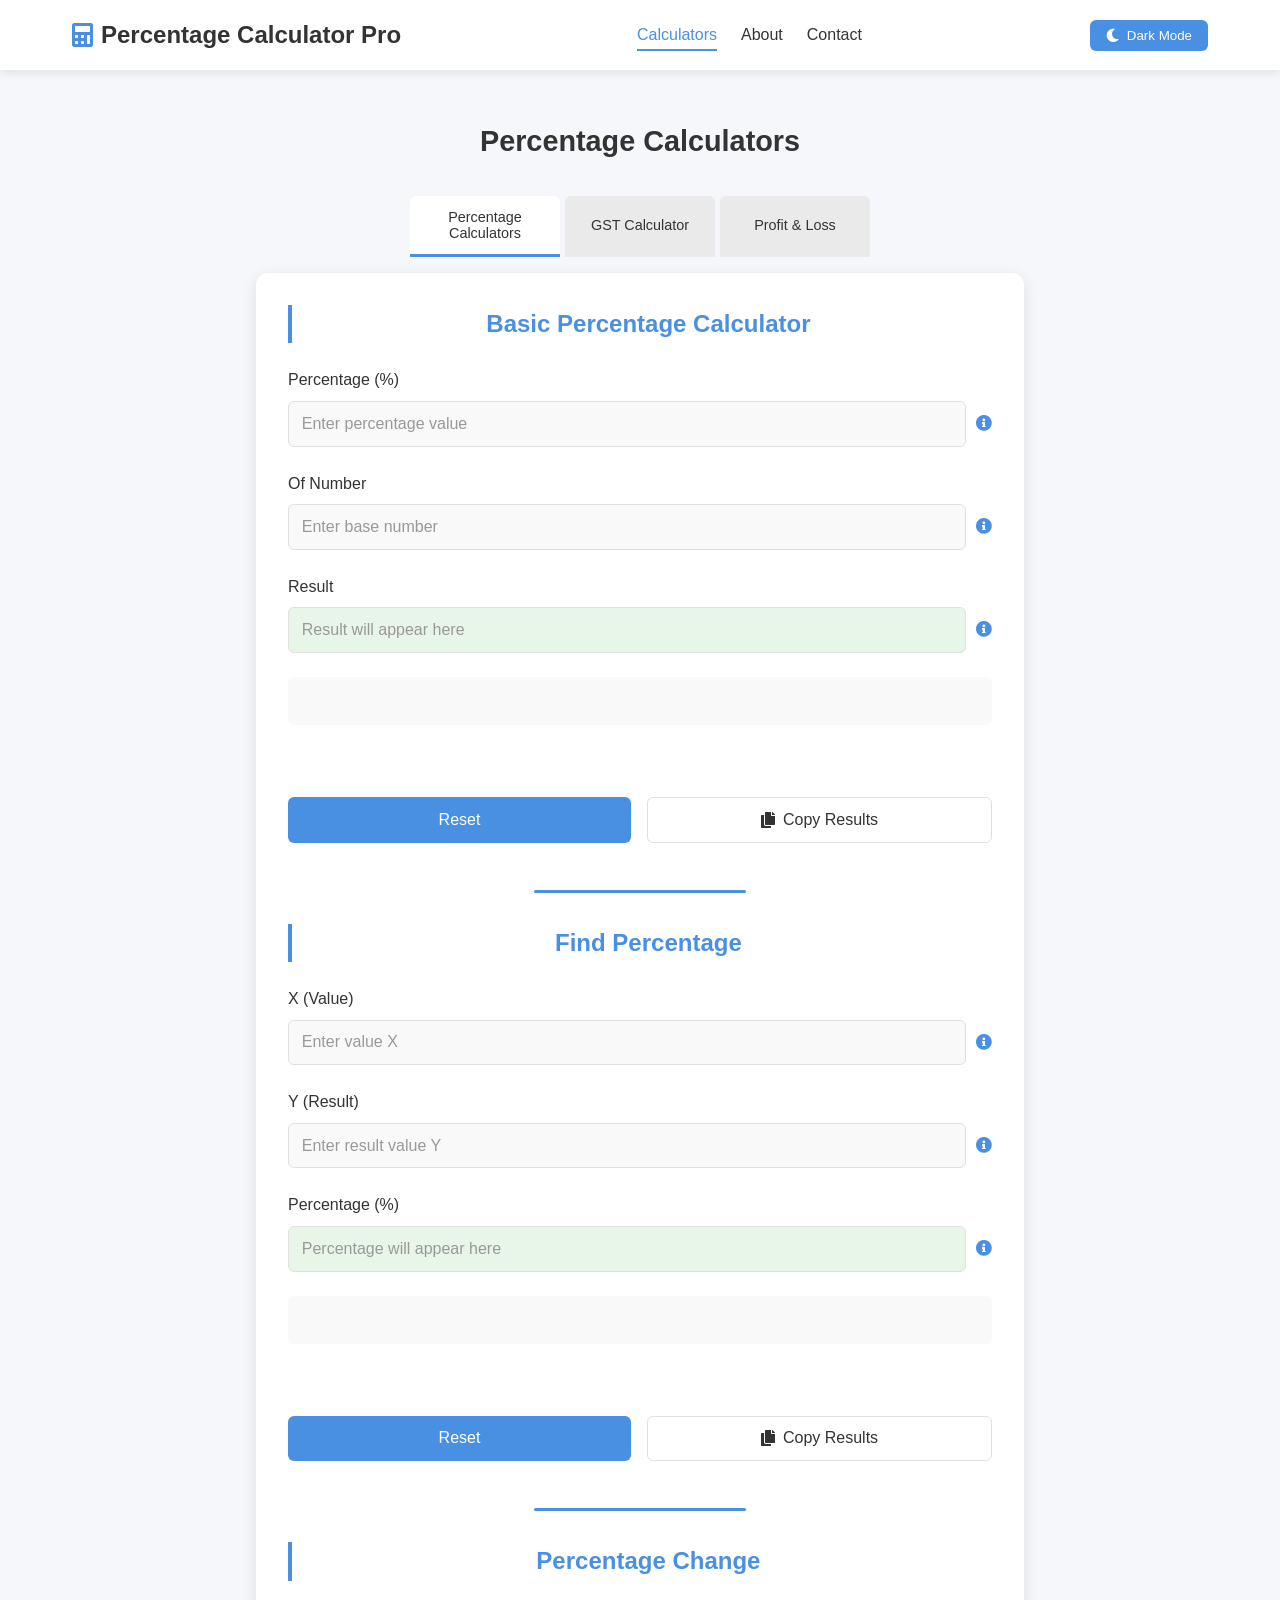
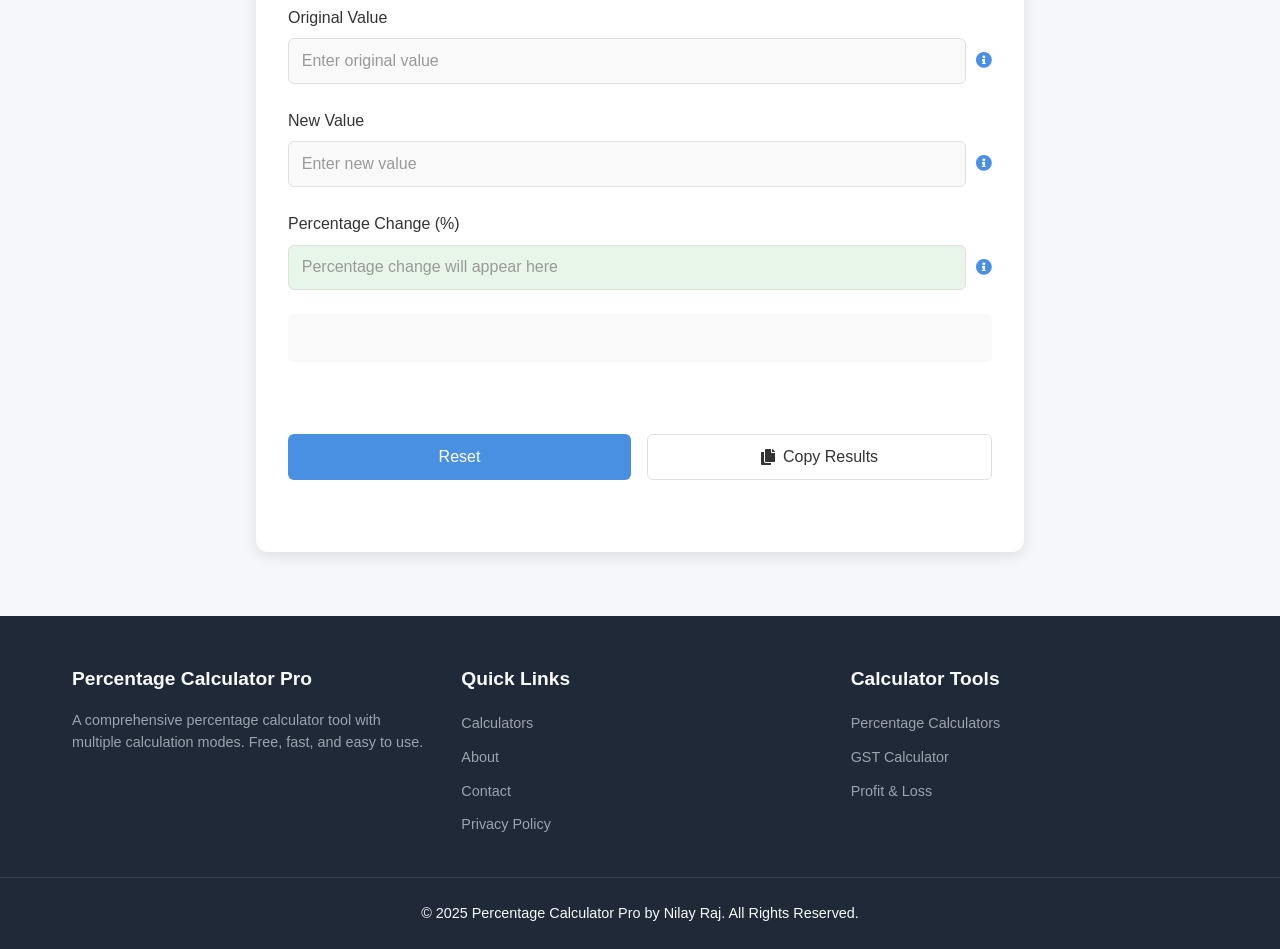
==== index.html @ c62aca21 "Add files via upload" ====
<!DOCTYPE html>
<html lang="en">
<head>
    <meta charset="UTF-8">
    <meta name="viewport" content="width=device-width, initial-scale=1.0">
    <title>Percentage Calculator Pro</title>
    <meta name="description" content="A comprehensive percentage and tax calculator with multiple calculation modes, GST calculator, and more.">
    <link rel="stylesheet" href="styles.css">
    <link rel="stylesheet" href="https://cdnjs.cloudflare.com/ajax/libs/font-awesome/5.15.4/css/all.min.css">
</head>
<body class="light-mode">
    <!-- Header -->
    <header class="site-header">
        <div class="header-content">
            <div class="logo">
                <h1><i class="fas fa-calculator"></i> Percentage Calculator Pro</h1>
            </div>
            <nav class="main-nav">
                <ul>
                    <li><a href="index.html" class="active">Calculators</a></li>
                    <li><a href="about.html">About</a></li>
                    <li><a href="contact.html">Contact</a></li>
                </ul>
            </nav>
            <div class="theme-toggle">
                <button id="theme-toggle-btn">
                    <i class="fas fa-moon"></i>
                    <span>Dark Mode</span>
                </button>
            </div>
        </div>
    </header>
    
    <div class="container">
        <h2 class="page-title">Percentage Calculators</h2>
        
        <div class="calculator-tabs">
            <button class="tab-btn active" data-tab="percentage-calculators">Percentage Calculators</button>
            <button class="tab-btn" data-tab="gst-calculator">GST Calculator</button>
            <button class="tab-btn" data-tab="profit-loss-calculator">Profit & Loss</button>
        </div>
        
        <!-- Combined Percentage Calculators Section -->
        <div class="calculator-card tab-content active" id="percentage-calculators-tab">
            <!-- Basic Percentage Calculator Section -->
            <div id="basic-section" class="calculator-section">
                <h3>Basic Percentage Calculator</h3>
                <div class="input-group">
                    <label for="percentage">Percentage (%)</label>
                    <div class="input-with-tooltip">
                        <input type="text" id="percentage" placeholder="Enter percentage value">
                        <div class="tooltip">
                            <i class="fas fa-info-circle"></i>
                            <span class="tooltip-text">Enter the percentage value (e.g., 25 for 25%)</span>
                        </div>
                    </div>
                </div>
                
                <div class="input-group">
                    <label for="baseNumber">Of Number</label>
                    <div class="input-with-tooltip">
                        <input type="text" id="baseNumber" placeholder="Enter base number">
                        <div class="tooltip">
                            <i class="fas fa-info-circle"></i>
                            <span class="tooltip-text">Enter the number you want to find the percentage of</span>
                        </div>
                    </div>
                </div>
                
                <div class="input-group">
                    <label for="result">Result</label>
                    <div class="input-with-tooltip">
                        <input type="text" id="result" placeholder="Result will appear here" class="result-field">
                        <div class="tooltip">
                            <i class="fas fa-info-circle"></i>
                            <span class="tooltip-text">The calculated result based on other inputs</span>
                        </div>
                    </div>
                </div>
                
                <div class="summary" id="calculation-summary">
                    <!-- Summary will appear here -->
                </div>
                
                <div class="error-message" id="error-message"></div>
                
                <div class="button-group">
                    <button id="reset-btn" class="reset-btn">Reset</button>
                    <button id="copy-btn" class="copy-btn"><i class="fas fa-copy"></i> Copy Results</button>
                </div>
            </div>
            
            <div class="section-divider"></div>
            
            <!-- Find Percentage Section -->
            <div id="find-percentage-section" class="calculator-section">
                <h3>Find Percentage</h3>
                <div class="input-group">
                    <label for="find-percentage-x">X (Value)</label>
                    <div class="input-with-tooltip">
                        <input type="text" id="find-percentage-x" placeholder="Enter value X">
                        <div class="tooltip">
                            <i class="fas fa-info-circle"></i>
                            <span class="tooltip-text">Enter the value you want to find the percentage of</span>
                        </div>
                    </div>
                </div>
                
                <div class="input-group">
                    <label for="find-percentage-y">Y (Result)</label>
                    <div class="input-with-tooltip">
                        <input type="text" id="find-percentage-y" placeholder="Enter result value Y">
                        <div class="tooltip">
                            <i class="fas fa-info-circle"></i>
                            <span class="tooltip-text">Enter the resulting value after applying the percentage</span>
                        </div>
                    </div>
                </div>
                
                <div class="input-group">
                    <label for="find-percentage-result">Percentage (%)</label>
                    <div class="input-with-tooltip">
                        <input type="text" id="find-percentage-result" placeholder="Percentage will appear here" class="result-field">
                        <div class="tooltip">
                            <i class="fas fa-info-circle"></i>
                            <span class="tooltip-text">The calculated percentage</span>
                        </div>
                    </div>
                </div>
                
                <div class="summary" id="find-percentage-summary">
                    <!-- Summary will appear here -->
                </div>
                
                <div class="error-message" id="find-percentage-error"></div>
                
                <div class="button-group">
                    <button id="find-percentage-reset-btn" class="reset-btn">Reset</button>
                    <button id="find-percentage-copy-btn" class="copy-btn"><i class="fas fa-copy"></i> Copy Results</button>
                </div>
            </div>
            
            <div class="section-divider"></div>
            
            <!-- Percentage Change Section -->
            <div id="percentage-change-section" class="calculator-section">
                <h3>Percentage Change</h3>
                <div class="input-group">
                    <label for="percentage-change-old">Original Value</label>
                    <div class="input-with-tooltip">
                        <input type="text" id="percentage-change-old" placeholder="Enter original value">
                        <div class="tooltip">
                            <i class="fas fa-info-circle"></i>
                            <span class="tooltip-text">Enter the original value before the change</span>
                        </div>
                    </div>
                </div>
                
                <div class="input-group">
                    <label for="percentage-change-new">New Value</label>
                    <div class="input-with-tooltip">
                        <input type="text" id="percentage-change-new" placeholder="Enter new value">
                        <div class="tooltip">
                            <i class="fas fa-info-circle"></i>
                            <span class="tooltip-text">Enter the new value after the change</span>
                        </div>
                    </div>
                </div>
                
                <div class="input-group">
                    <label for="percentage-change-result">Percentage Change (%)</label>
                    <div class="input-with-tooltip">
                        <input type="text" id="percentage-change-result" placeholder="Percentage change will appear here" class="result-field">
                        <div class="tooltip">
                            <i class="fas fa-info-circle"></i>
                            <span class="tooltip-text">The calculated percentage change</span>
                        </div>
                    </div>
                </div>
                
                <div class="summary" id="percentage-change-summary">
                    <!-- Summary will appear here -->
                </div>
                
                <div class="error-message" id="percentage-change-error"></div>
                
                <div class="button-group">
                    <button id="percentage-change-reset-btn" class="reset-btn">Reset</button>
                    <button id="percentage-change-copy-btn" class="copy-btn"><i class="fas fa-copy"></i> Copy Results</button>
                </div>
            </div>
        </div>
        
        <!-- Profit and Loss Calculator Section -->
        <div class="calculator-card tab-content" id="profit-loss-calculator-tab">
            <h2>Profit and Loss Calculator</h2>
            
            <div class="input-group">
                <label for="cost-price">Cost Price (₹)</label>
                <div class="input-with-tooltip">
                    <input type="text" id="cost-price" placeholder="Enter cost price">
                    <div class="tooltip">
                        <i class="fas fa-info-circle"></i>
                        <span class="tooltip-text">Enter the price at which you purchased the item</span>
                    </div>
                </div>
            </div>
            
            <div class="input-group">
                <label for="selling-price">Selling Price (₹)</label>
                <div class="input-with-tooltip">
                    <input type="text" id="selling-price" placeholder="Enter selling price">
                    <div class="tooltip">
                        <i class="fas fa-info-circle"></i>
                        <span class="tooltip-text">Enter the price at which you sold the item</span>
                    </div>
                </div>
            </div>
            
            <div class="input-group">
                <label for="quantity">Quantity</label>
                <div class="input-with-tooltip">
                    <input type="text" id="quantity" placeholder="Enter quantity" value="1">
                    <div class="tooltip">
                        <i class="fas fa-info-circle"></i>
                        <span class="tooltip-text">Enter the number of items (default: 1)</span>
                    </div>
                </div>
            </div>
            
            <!-- Results Container -->
            <div class="pl-results-container" id="pl-results">
                <div class="pl-result-type" id="pl-result-type">Enter values to see results</div>
                <div class="result-row">
                    <div class="result-label">Amount (₹):</div>
                    <div class="result-value" id="pl-amount">0.00</div>
                </div>
                <div class="result-row">
                    <div class="result-label">Percentage (%):</div>
                    <div class="result-value" id="pl-percentage">0.00</div>
                </div>
                <div class="result-row">
                    <div class="result-label">Total Amount (₹):</div>
                    <div class="result-value" id="pl-total-amount">0.00</div>
                </div>
            </div>
            
            <div class="summary" id="pl-summary">
                <!-- Summary will appear here -->
            </div>
            
            <div class="error-message" id="pl-error"></div>
            
            <div class="button-group">
                <button id="pl-reset-btn" class="reset-btn">Reset</button>
                <button id="pl-copy-btn" class="copy-btn"><i class="fas fa-copy"></i> Copy Results</button>
            </div>
        </div>
            
        <!-- GST Calculator Section -->
        <div class="calculator-card tab-content" id="gst-calculator-tab">
            <h2>GST Calculator</h2>
            
            <div class="input-group">
                <label for="gst-amount">Original Amount (₹)</label>
                <div class="input-with-tooltip">
                    <input type="text" id="gst-amount" placeholder="Enter amount">
                    <div class="tooltip">
                        <i class="fas fa-info-circle"></i>
                        <span class="tooltip-text">Enter the original amount without GST</span>
                    </div>
                </div>
            </div>
            
            <div class="input-group">
                <label for="gst-rate">GST Rate (%)</label>
                <div class="input-with-tooltip">
                    <select id="gst-rate">
                        <option value="5">5%</option>
                        <option value="12">12%</option>
                        <option value="18" selected>18%</option>
                        <option value="28">28%</option>
                        <option value="custom">Custom</option>
                    </select>
                    <div class="tooltip">
                        <i class="fas fa-info-circle"></i>
                        <span class="tooltip-text">Select the GST rate applicable</span>
                    </div>
                </div>
            </div>
            
            <div class="input-group hidden" id="custom-gst-rate-group">
                <label for="custom-gst-rate">Custom GST Rate (%)</label>
                <div class="input-with-tooltip">
                    <input type="text" id="custom-gst-rate" placeholder="Enter custom GST rate">
                    <div class="tooltip">
                        <i class="fas fa-info-circle"></i>
                        <span class="tooltip-text">Enter a custom GST rate percentage</span>
                    </div>
                </div>
            </div>
            
            <div class="gst-toggle">
                <label class="toggle-label">
                    <input type="radio" name="gst-toggle" id="include-gst" checked>
                    <span>Include GST (Add to amount)</span>
                </label>
                <label class="toggle-label">
                    <input type="radio" name="gst-toggle" id="exclude-gst">
                    <span>Extract GST (GST included in amount)</span>
                </label>
            </div>
            
            <!-- Results for Include GST mode -->
            <div class="results-container" id="include-gst-results">
                <div class="result-row">
                    <div class="result-label">GST Amount (₹):</div>
                    <div class="result-value" id="gst-tax-amount">0.00</div>
                </div>
                <div class="result-row">
                    <div class="result-label">Final Amount (₹):</div>
                    <div class="result-value" id="gst-final-amount">0.00</div>
                </div>
            </div>
            
            <!-- Results for Extract GST mode -->
            <div class="results-container hidden" id="extract-gst-results">
                <div class="result-row">
                    <div class="result-label">GST Amount (₹):</div>
                    <div class="result-value" id="gst-tax-amount-extract">0.00</div>
                </div>
                <div class="result-row">
                    <div class="result-label">Base Amount (₹):</div>
                    <div class="result-value" id="gst-base-amount">0.00</div>
                </div>
            </div>
            
            <div class="summary" id="gst-summary">
                <!-- Summary will appear here -->
            </div>
            
            <div class="error-message" id="gst-error"></div>
            
            <div class="button-group">
                <button id="gst-reset-btn" class="reset-btn">Reset</button>
                <button id="gst-copy-btn" class="copy-btn"><i class="fas fa-copy"></i> Copy Results</button>
            </div>
        </div>
    </div>
    
    <!-- Footer -->
    <footer class="site-footer">
        <div class="footer-content">
            <div class="footer-section">
                <h3>Percentage Calculator Pro</h3>
                <p>A comprehensive percentage calculator tool with multiple calculation modes. Free, fast, and easy to use.</p>
            </div>
            
            <div class="footer-section">
                <h3>Quick Links</h3>
                <ul>
                    <li><a href="index.html">Calculators</a></li>
                    <li><a href="about.html">About</a></li>
                    <li><a href="contact.html">Contact</a></li>
                    <li><a href="privacy.html">Privacy Policy</a></li>
                </ul>
            </div>
            
            <div class="footer-section">
                <h3>Calculator Tools</h3>
                <ul>
                    <li><a href="#" data-tab="percentage-calculators" class="footer-tab-link">Percentage Calculators</a></li>
                    <li><a href="#" data-tab="gst-calculator" class="footer-tab-link">GST Calculator</a></li>
                    <li><a href="#" data-tab="profit-loss-calculator" class="footer-tab-link">Profit & Loss</a></li>
                </ul>
            </div>
        </div>
        
        <div class="footer-bottom">
            <p>&copy; 2025 Percentage Calculator Pro by Nilay Raj. All Rights Reserved.</p>
        </div>
    </footer>
    
    <script src="script.js"></script>
</body>
</html>
---- styles.css ----
/* CSS Variables for theme support */
:root {
    /* Light theme variables */
    --background-color: #f5f7fa;
    --text-color: #333;
    --card-bg: #fff;
    --card-shadow: 0 4px 15px rgba(0, 0, 0, 0.1);
    --input-bg: #f9f9f9;
    --input-border: #e0e0e0;
    --input-focus: #4a90e2;
    --primary-color: #4a90e2;
    --primary-light: #e3f2fd;
    --result-bg: #e8f5e9;
    --result-focus-bg: #c8e6c9;
    --error-color: #f44336;
    --button-bg: #4a90e2;
    --button-text: white;
    --button-hover: #3a80d2;
    --tooltip-bg: #333;
    --tooltip-text: white;
    --tab-inactive: #eaeaea;
    --tab-active-border: #4a90e2;
    --header-bg: #ffffff;
    --header-text: #333;
    --footer-bg: #1f2937;
    --footer-text: #f9fafb;
    --footer-link: #9ca3af;
    --footer-link-hover: #f9fafb;
    --footer-border: #374151;
}

/* Dark theme variables */
.dark-mode {
    --background-color: #1a1a2e;
    --text-color: #f0f0f0;
    --card-bg: #16213e;
    --card-shadow: 0 4px 15px rgba(0, 0, 0, 0.3);
    --input-bg: #0f3460;
    --input-border: #1a1a2e;
    --input-focus: #4a90e2;
    --primary-color: #4a90e2;
    --primary-light: #102a43;
    --result-bg: #1e3a1e;
    --result-focus-bg: #2e4a2e;
    --error-color: #ff6b6b;
    --button-bg: #4a90e2;
    --button-text: white;
    --button-hover: #3a80d2;
    --tooltip-bg: #f0f0f0;
    --tooltip-text: #333;
    --tab-inactive: #0d1b2a;
    --tab-active-border: #4a90e2;
    --header-bg: #0f172a;
    --header-text: #f9fafb;
    --footer-bg: #0f172a;
    --footer-text: #f9fafb;
    --footer-link: #9ca3af;
    --footer-link-hover: #f9fafb;
    --footer-border: #1f2937;
}

/* Base styles */
* {
    margin: 0;
    padding: 0;
    box-sizing: border-box;
    transition: background-color 0.3s, color 0.3s;
    max-width: 100%;
}

html {
    overflow-x: hidden;
    width: 100%;
    max-width: 100%;
}

body {
    font-family: 'Segoe UI', Tahoma, Geneva, Verdana, sans-serif;
    line-height: 1.6;
    background-color: var(--background-color);
    color: var(--text-color);
    min-height: 100vh;
    display: flex;
    flex-direction: column;
    padding: 0;
    margin: 0;
    overflow-x: hidden; /* Prevent horizontal scrolling */
    width: 100%;
    box-sizing: border-box;
}

/* Header Styles */
.site-header {
    background-color: var(--header-bg);
    color: var(--header-text);
    padding: 1rem 0;
    width: 100%;
    max-width: 100vw;
    box-shadow: 0 2px 10px rgba(0, 0, 0, 0.1);
    position: relative;
    z-index: 100;
    box-sizing: border-box;
    overflow-x: hidden;
}

.header-content {
    display: flex;
    justify-content: space-between;
    align-items: center;
    max-width: 1200px;
    margin: 0 auto;
    padding: 0 2rem;
    flex-wrap: wrap;
    box-sizing: border-box;
    width: 100%;
    overflow-x: hidden;
}

.logo h1 {
    margin: 0;
    font-size: 1.5rem;
    display: flex;
    align-items: center;
}

.logo h1 i {
    margin-right: 0.5rem;
    color: var(--primary-color);
}

.main-nav ul {
    list-style: none;
    display: flex;
    margin: 0;
    padding: 0;
}

.main-nav li {
    margin-left: 1.5rem;
}

.main-nav a {
    color: var(--header-text);
    text-decoration: none;
    padding: 0.5rem 0;
    position: relative;
    transition: all 0.3s;
}

.main-nav a:hover,
.main-nav a.active {
    color: var(--primary-color);
}

.main-nav a.active::after {
    content: '';
    position: absolute;
    width: 100%;
    height: 2px;
    background-color: var(--primary-color);
    bottom: 0;
    left: 0;
}

.container {
    width: 100%;
    max-width: 800px;
    text-align: center;
    margin: 2rem auto;
    padding: 0 1rem;
    flex: 1;
    box-sizing: border-box;
    overflow-x: hidden;
}

h1 {
    font-size: 2rem;
    margin-bottom: 1.5rem;
    color: var(--text-color);
    font-weight: 600;
}

h2 {
    font-size: 1.5rem;
    margin-bottom: 1.2rem;
    color: var(--text-color);
    font-weight: 500;
}

/* Calculator Tabs */
.calculator-tabs {
    display: flex;
    justify-content: center;
    flex-wrap: wrap;
    margin-bottom: 1rem;
    gap: 5px;
    width: 100%;
    box-sizing: border-box;
    max-width: 100%;
}

.tab-btn {
    padding: 0.8rem 1rem;
    background-color: var(--tab-inactive);
    color: var(--text-color);
    border: none;
    border-bottom: 3px solid transparent;
    font-size: 0.9rem;
    cursor: pointer;
    transition: all 0.3s;
    flex: 1;
    min-width: 120px;
    max-width: 150px;
    border-radius: 6px 6px 0 0;
}

.tab-btn:hover {
    background-color: var(--primary-light);
}

.tab-btn.active {
    background-color: var(--card-bg);
    border-bottom: 3px solid var(--tab-active-border);
    font-weight: 500;
}

.tab-content {
    display: none;
}

.tab-content.active {
    display: block;
}

.calculator-card {
    background-color: var(--card-bg);
    padding: 2rem;
    border-radius: 12px;
    box-shadow: var(--card-shadow);
    margin-bottom: 2rem;
    width: 100%;
    box-sizing: border-box;
    overflow-x: hidden;
}

.calculator-section {
    margin-bottom: 1.5rem;
    padding-bottom: 1rem;
}

.calculator-section h3 {
    color: var(--primary-color);
    margin-bottom: 1.5rem;
    font-size: 1.5rem;
    border-left: 4px solid var(--primary-color);
    padding-left: 0.8rem;
}

.section-divider {
    height: 1px;
    background-color: var(--border-color);
    margin: 2rem 0;
    position: relative;
}

.section-divider::after {
    content: "";
    position: absolute;
    width: 30%;
    height: 3px;
    background-color: var(--primary-color);
    left: 35%;
    top: -1px;
    border-radius: 2px;
}

/* Input styling */
.input-group {
    margin-bottom: 1.5rem;
    text-align: left;
}

label {
    display: block;
    margin-bottom: 0.5rem;
    font-weight: 500;
    color: var(--text-color);
}

.input-with-tooltip {
    position: relative;
    display: flex;
    align-items: center;
}

input {
    width: 100%;
    padding: 0.8rem;
    border: 1px solid var(--input-border);
    border-radius: 6px;
    font-size: 1rem;
    background-color: var(--input-bg);
    color: var(--text-color);
    transition: border 0.3s, box-shadow 0.3s;
}

input:focus {
    outline: none;
    border-color: var(--input-focus);
    box-shadow: 0 0 0 3px rgba(74, 144, 226, 0.2);
}

input::placeholder {
    color: #999;
}

.result-field {
    background-color: var(--result-bg);
}

.result-field:focus {
    background-color: var(--result-focus-bg);
}

.active-calculation {
    background-color: var(--result-bg);
}

/* Tooltips */
.tooltip {
    position: relative;
    margin-left: 10px;
    color: var(--primary-color);
    cursor: pointer;
}

.tooltip-text {
    visibility: hidden;
    width: 200px;
    background-color: var(--tooltip-bg);
    color: var(--tooltip-text);
    text-align: center;
    border-radius: 6px;
    padding: 8px;
    position: absolute;
    z-index: 1;
    bottom: 125%;
    left: 50%;
    transform: translateX(-50%);
    opacity: 0;
    transition: opacity 0.3s;
    font-size: 0.8rem;
}

.tooltip:hover .tooltip-text {
    visibility: visible;
    opacity: 1;
}

/* Button styling */
.reset-btn {
    padding: 0.8rem 1.5rem;
    background-color: var(--button-bg);
    color: var(--button-text);
    border: none;
    border-radius: 6px;
    font-size: 1rem;
    cursor: pointer;
    transition: background-color 0.3s;
    margin-top: 1rem;
    width: 100%;
}

.reset-btn:hover {
    background-color: var(--button-hover);
}

/* Theme toggle */
.theme-toggle {
    margin-left: 1rem;
}

#theme-toggle-btn {
    display: flex;
    align-items: center;
    padding: 0.5rem 1rem;
    background-color: var(--button-bg);
    color: var(--button-text);
    border: none;
    border-radius: 6px;
    cursor: pointer;
    transition: background-color 0.3s;
}

#theme-toggle-btn:hover {
    background-color: var(--button-hover);
}

#theme-toggle-btn i {
    margin-right: 0.5rem;
}

/* Summary and error messages */
.summary {
    margin: 1rem 0;
    padding: 0.8rem;
    border-radius: 6px;
    background-color: var(--input-bg);
    text-align: center;
    min-height: 3rem;
    display: flex;
    align-items: center;
    justify-content: center;
}

.error-message {
    color: var(--error-color);
    margin-bottom: 1rem;
    min-height: 1.5rem;
    font-size: 0.9rem;
}

/* Responsive design */
@media (max-width: 768px) {
    h1 {
        font-size: 1.5rem;
    }
    
    h2 {
        font-size: 1.3rem;
    }
    
    .calculator-card {
        padding: 1.5rem;
    }
    
    .theme-toggle {
        position: relative;
        top: 0;
        right: 0;
        margin-bottom: 1rem;
        width: 100%;
        display: flex;
        justify-content: flex-end;
    }
    
    .calculator-tabs {
        flex-wrap: wrap;
    }
    
    .tab-btn {
        padding: 0.6rem 0.5rem;
        font-size: 0.8rem;
        min-width: 90px;
    }
    
    #theme-toggle-btn span {
        display: none;
    }
    
    #theme-toggle-btn {
        padding: 0.5rem;
    }
    
    #theme-toggle-btn i {
        margin-right: 0;
    }
}

/* GST Calculator specific styles */
select {
    width: 100%;
    padding: 0.8rem;
    border: 1px solid var(--input-border);
    border-radius: 6px;
    font-size: 1rem;
    background-color: var(--input-bg);
    color: var(--text-color);
    transition: border 0.3s, box-shadow 0.3s;
    appearance: none; /* Remove default styles */
    background-image: url('data:image/svg+xml;utf8,<svg fill="%23999" height="24" viewBox="0 0 24 24" width="24" xmlns="http://www.w3.org/2000/svg"><path d="M7 10l5 5 5-5z"/></svg>');
    background-repeat: no-repeat;
    background-position: right 10px center;
}

select:focus {
    outline: none;
    border-color: var(--input-focus);
    box-shadow: 0 0 0 3px rgba(74, 144, 226, 0.2);
}

.hidden {
    display: none;
}

.gst-toggle {
    display: flex;
    justify-content: space-between;
    margin-bottom: 1.5rem;
    flex-wrap: wrap;
    gap: 10px;
}

.toggle-label {
    display: flex;
    align-items: center;
    flex: 1;
    cursor: pointer;
    padding: 0.5rem;
    border-radius: 6px;
    transition: background-color 0.3s;
    min-width: 200px;
}

.toggle-label:hover {
    background-color: var(--primary-light);
}

.toggle-label input {
    margin-right: 10px;
    width: auto;
}

.results-container {
    background-color: var(--input-bg);
    border-radius: 8px;
    padding: 1rem;
    margin-bottom: 1.5rem;
}

.result-row {
    display: flex;
    justify-content: space-between;
    padding: 0.5rem 0;
    border-bottom: 1px solid var(--input-border);
}

.result-row:last-child {
    border-bottom: none;
}

.result-label {
    font-weight: 500;
}

.result-value {
    font-weight: 600;
    color: var(--primary-color);
}

.button-group {
    display: flex;
    gap: 1rem;
}

.button-group button {
    flex: 1;
}

.copy-btn {
    padding: 0.8rem 1.5rem;
    background-color: var(--card-bg);
    color: var(--text-color);
    border: 1px solid var(--input-border);
    border-radius: 6px;
    font-size: 1rem;
    cursor: pointer;
    transition: all 0.3s;
    margin-top: 1rem;
    display: flex;
    align-items: center;
    justify-content: center;
}

.copy-btn:hover {
    background-color: var(--primary-light);
}

.copy-btn i {
    margin-right: 0.5rem;
}

/* Footer Styles */
.site-footer {
    background-color: var(--footer-bg);
    color: var(--footer-text);
    padding: 3rem 0 0;
    margin-top: auto;
    width: 100%;
    max-width: 100vw;
    box-sizing: border-box;
    overflow-x: hidden;
}

.footer-content {
    display: flex;
    justify-content: space-between;
    max-width: 1200px;
    margin: 0 auto;
    padding: 0 2rem 2rem;
    flex-wrap: wrap;
    gap: 2rem;
    box-sizing: border-box;
    width: 100%;
    overflow-x: hidden;
}

.footer-section {
    flex: 1;
    min-width: 250px;
}

.footer-section h3 {
    color: var(--footer-text);
    margin-bottom: 1rem;
    font-size: 1.2rem;
}

.footer-section p {
    color: var(--footer-link);
    margin-bottom: 1rem;
    font-size: 0.9rem;
    line-height: 1.5;
}

.footer-section ul {
    list-style: none;
    padding: 0;
}

.footer-section li {
    margin-bottom: 0.5rem;
}

.footer-section a {
    color: var(--footer-link);
    text-decoration: none;
    transition: color 0.3s;
    font-size: 0.9rem;
}

.footer-section a:hover {
    color: var(--footer-link-hover);
}

.footer-bottom {
    text-align: center;
    padding: 1.5rem 0;
    border-top: 1px solid var(--footer-border);
    font-size: 0.9rem;
}

.footer-bottom p {
    margin: 0;
}

.footer-tab-link {
    cursor: pointer;
}

/* Profit and Loss Calculator Styles */
.pl-results-container {
    background-color: var(--input-bg);
    border-radius: 8px;
    padding: 1rem;
    margin-bottom: 1.5rem;
    transition: all 0.3s ease;
    border-left: 4px solid transparent;
}

.pl-result-type {
    font-size: 1.2rem;
    font-weight: 700;
    text-align: center;
    margin-bottom: 15px;
    padding-bottom: 10px;
    border-bottom: 1px solid var(--input-border);
}

.profit-result {
    background-color: rgba(0, 128, 0, 0.1);
    border-left: 4px solid green;
}

.loss-result {
    background-color: rgba(255, 0, 0, 0.1);
    border-left: 4px solid red;
}

.neutral-result {
    background-color: rgba(128, 128, 128, 0.1);
    border-left: 4px solid gray;
}

.profit-text {
    color: green;
}

.loss-text {
    color: red;
}

.neutral-text {
    color: gray;
}

/* Page title */
.page-title {
    font-size: 1.8rem;
    margin: 1rem 0 2rem;
    color: var(--text-color);
    font-weight: 600;
}

@media (max-width: 768px) {
    .header-content, .footer-content {
        flex-direction: column;
        align-items: center;
        text-align: center;
        gap: 1rem;
        padding: 1rem;
    }
    
    .main-nav ul {
        flex-wrap: wrap;
        justify-content: center;
    }
    
    .main-nav li {
        margin: 0 1rem;
    }
    
    .footer-section {
        min-width: 100%;
        text-align: center;
    }
    
    .site-header .theme-toggle {
        position: static;
        margin-top: 1rem;
    }
}

/* About Page Styles */
.about-section {
    background-color: var(--card-bg);
    padding: 2rem;
    border-radius: 12px;
    box-shadow: var(--card-shadow);
    margin-bottom: 2rem;
}

.about-content {
    text-align: left;
}

.about-content h3 {
    margin: 1.5rem 0 1rem;
    color: var(--primary-color);
    font-size: 1.4rem;
}

.about-content h3:first-child {
    margin-top: 0;
}

.about-content p {
    margin-bottom: 1rem;
    line-height: 1.6;
}

.feature-grid {
    display: grid;
    grid-template-columns: repeat(auto-fill, minmax(250px, 1fr));
    gap: 1.5rem;
    margin: 1.5rem 0;
}

.feature-card {
    background-color: var(--input-bg);
    padding: 1.5rem;
    border-radius: 8px;
    text-align: center;
    transition: transform 0.3s, box-shadow 0.3s;
}

.feature-card:hover {
    transform: translateY(-5px);
    box-shadow: 0 10px 20px rgba(0, 0, 0, 0.1);
}

.feature-icon {
    font-size: 2rem;
    color: var(--primary-color);
    margin-bottom: 1rem;
}

.feature-card h4 {
    margin-bottom: 0.5rem;
    font-size: 1.1rem;
}

.benefits-list {
    list-style: none;
    padding: 0;
    margin: 1.5rem 0;
}

.benefits-list li {
    margin-bottom: 0.8rem;
    display: flex;
    align-items: baseline;
}

.benefits-list i {
    color: var(--primary-color);
    margin-right: 0.5rem;
}

.cta-box {
    background-color: var(--primary-light);
    padding: 2rem;
    border-radius: 8px;
    text-align: center;
    margin-top: 2rem;
}

.cta-box h3 {
    margin-bottom: 1rem;
    color: var(--text-color);
}

.cta-button {
    display: inline-block;
    padding: 0.8rem 2rem;
    background-color: var(--button-bg);
    color: var(--button-text);
    text-decoration: none;
    border-radius: 6px;
    font-weight: 500;
    margin-top: 1rem;
    transition: background-color 0.3s;
}

.cta-button:hover {
    background-color: var(--button-hover);
}

/* Contact Page Styles */
.contact-section {
    display: grid;
    grid-template-columns: 1fr 1fr;
    gap: 2rem;
    margin-bottom: 2rem;
}

.contact-info, .contact-form-container {
    background-color: var(--card-bg);
    padding: 2rem;
    border-radius: 12px;
    box-shadow: var(--card-shadow);
}

.contact-methods {
    display: grid;
    grid-template-columns: repeat(auto-fill, minmax(200px, 1fr));
    gap: 1.5rem;
    margin-top: 2rem;
}

.contact-method {
    text-align: center;
    padding: 1.5rem;
    background-color: var(--input-bg);
    border-radius: 8px;
}

.contact-icon {
    font-size: 2rem;
    color: var(--primary-color);
    margin-bottom: 1rem;
}

.contact-method h4 {
    margin-bottom: 0.5rem;
}

.contact-form {
    text-align: left;
}

.form-group {
    margin-bottom: 1.5rem;
}

.contact-form label {
    margin-bottom: 0.5rem;
    display: block;
}

.contact-form input,
.contact-form select,
.contact-form textarea {
    width: 100%;
    padding: 0.8rem;
    border: 1px solid var(--input-border);
    border-radius: 6px;
    background-color: var(--input-bg);
    color: var(--text-color);
}

.contact-form textarea {
    resize: vertical;
}

.submit-btn {
    width: 100%;
    padding: 0.8rem;
    background-color: var(--button-bg);
    color: var(--button-text);
    border: none;
    border-radius: 6px;
    font-size: 1rem;
    cursor: pointer;
    transition: background-color 0.3s;
}

.submit-btn:hover {
    background-color: var(--button-hover);
}

.form-message {
    margin-top: 1rem;
    padding: 1rem;
    border-radius: 6px;
    text-align: center;
}

.form-message.success {
    background-color: #d4edda;
    color: #155724;
    border: 1px solid #c3e6cb;
}

.form-message.error {
    background-color: #f8d7da;
    color: #721c24;
    border: 1px solid #f5c6cb;
}

.faq-section {
    background-color: var(--card-bg);
    padding: 2rem;
    border-radius: 12px;
    box-shadow: var(--card-shadow);
    margin-bottom: 2rem;
    text-align: left;
}

.faq-section h3 {
    margin-bottom: 1.5rem;
    color: var(--primary-color);
}

.faq-item {
    margin-bottom: 1rem;
    border: 1px solid var(--input-border);
    border-radius: 6px;
    overflow: hidden;
}

.faq-question {
    padding: 1rem;
    background-color: var(--input-bg);
    cursor: pointer;
    display: flex;
    justify-content: space-between;
    align-items: center;
}

.faq-question h4 {
    margin: 0;
    font-size: 1rem;
}

.faq-icon {
    transition: transform 0.3s;
}

.faq-answer {
    padding: 0;
    max-height: 0;
    overflow: hidden;
    transition: max-height 0.3s, padding 0.3s;
}

.faq-item.active .faq-answer {
    padding: 1rem;
    max-height: 1000px; /* Arbitrary large value */
}

.faq-item.active .faq-icon {
    transform: rotate(180deg);
}

/* Privacy Policy Page Styles */
.privacy-section {
    background-color: var(--card-bg);
    padding: 2rem;
    border-radius: 12px;
    box-shadow: var(--card-shadow);
    margin-bottom: 2rem;
    text-align: left;
}

.last-updated {
    margin-bottom: 1.5rem;
    color: var(--text-color);
}

.privacy-content h3 {
    margin: 1.5rem 0 1rem;
    color: var(--primary-color);
}

.privacy-content h4 {
    margin: 1rem 0 0.5rem;
}

.privacy-content p, .privacy-content ul {
    margin-bottom: 1rem;
    line-height: 1.6;
}

.privacy-content ul {
    padding-left: 1.5rem;
}

.privacy-content a {
    color: var(--primary-color);
    text-decoration: none;
}

.privacy-content a:hover {
    text-decoration: underline;
}

@media (max-width: 768px) {
    .contact-section {
        grid-template-columns: 1fr;
    }
    
    .feature-grid {
        grid-template-columns: 1fr;
    }
}

@media (max-width: 480px) {
    body {
        padding: 0;
    }
    
    .calculator-card {
        padding: 1rem;
    }
    
    input, .reset-btn, select {
        padding: 0.7rem;
    }
    
    .tab-btn {
        font-size: 0.7rem;
        padding: 0.5rem 0.3rem;
        min-width: 70px;
    }
    
    .gst-toggle {
        flex-direction: column;
    }
    
    .toggle-label {
        min-width: auto;
    }
    
    .button-group {
        flex-direction: column;
    }
    
    .about-section, .contact-info, 
    .contact-form-container, .faq-section, 
    .privacy-section {
        padding: 1rem;
    }
}
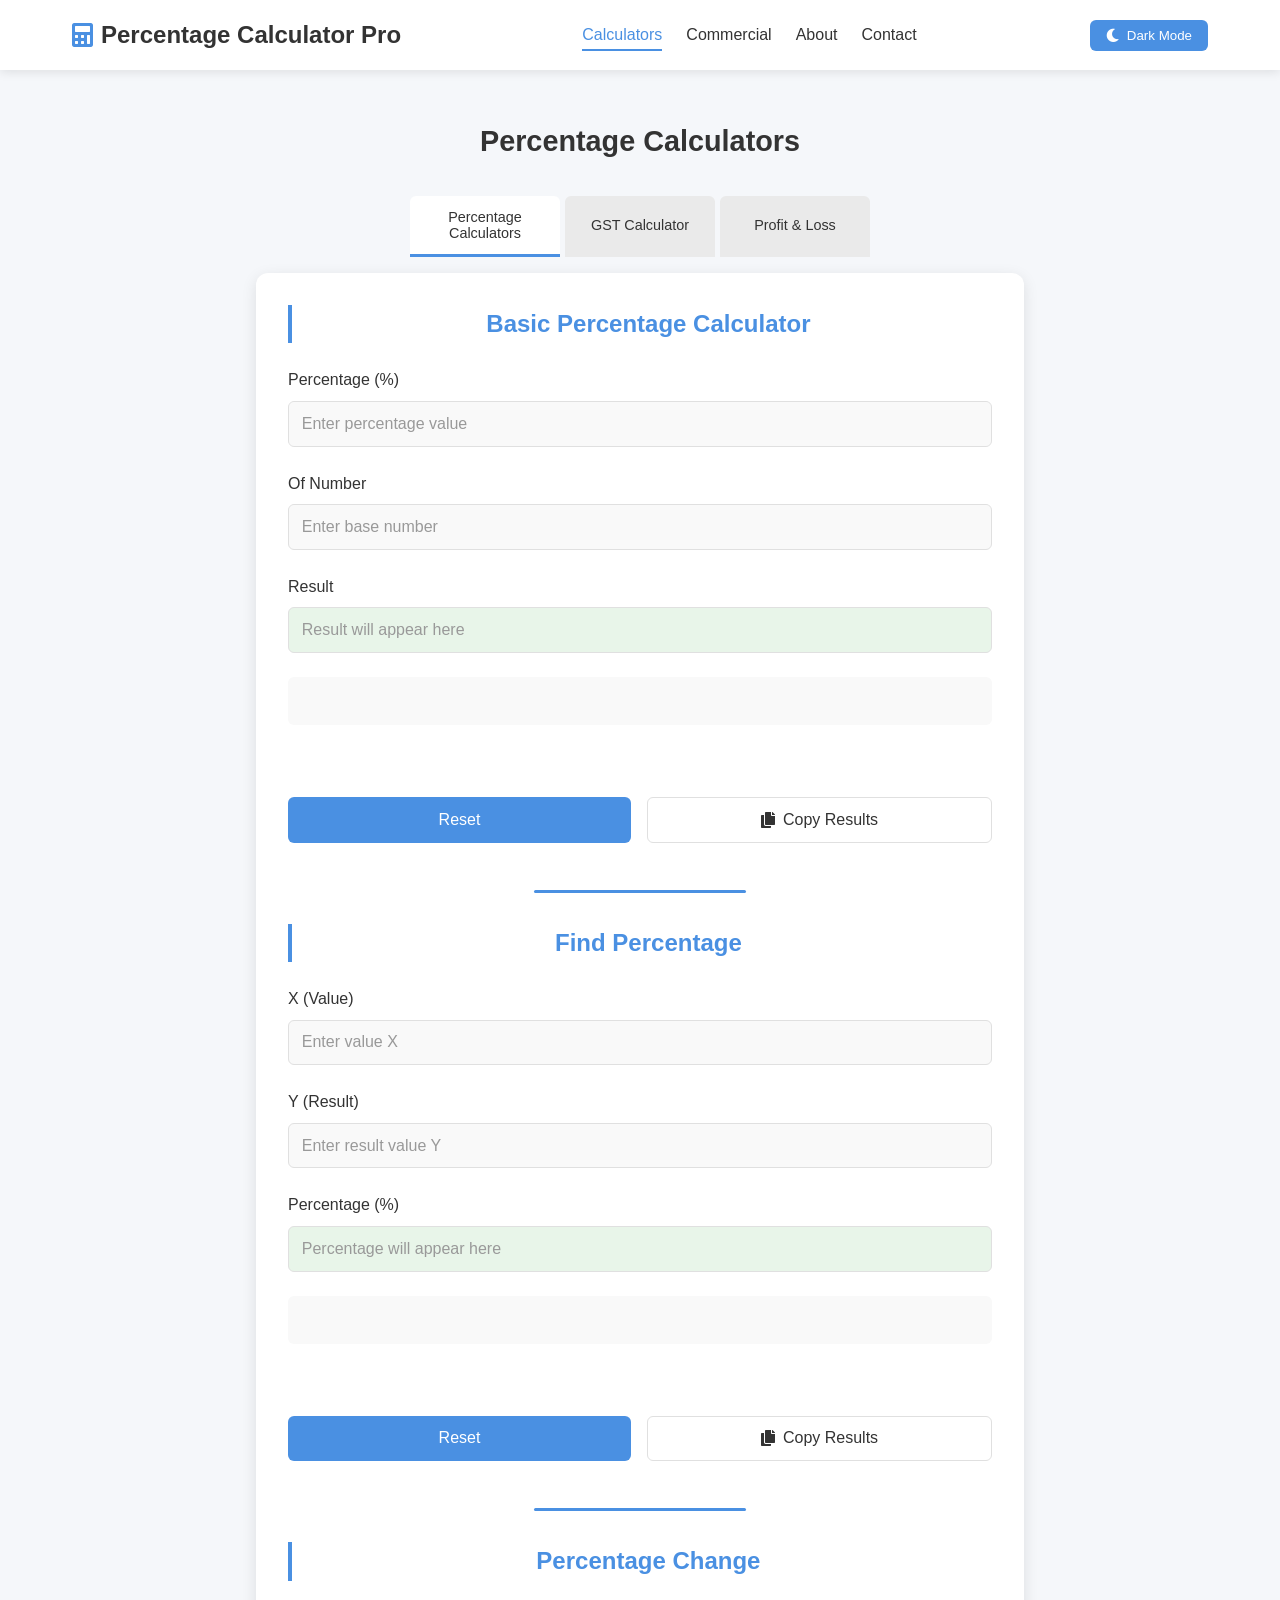
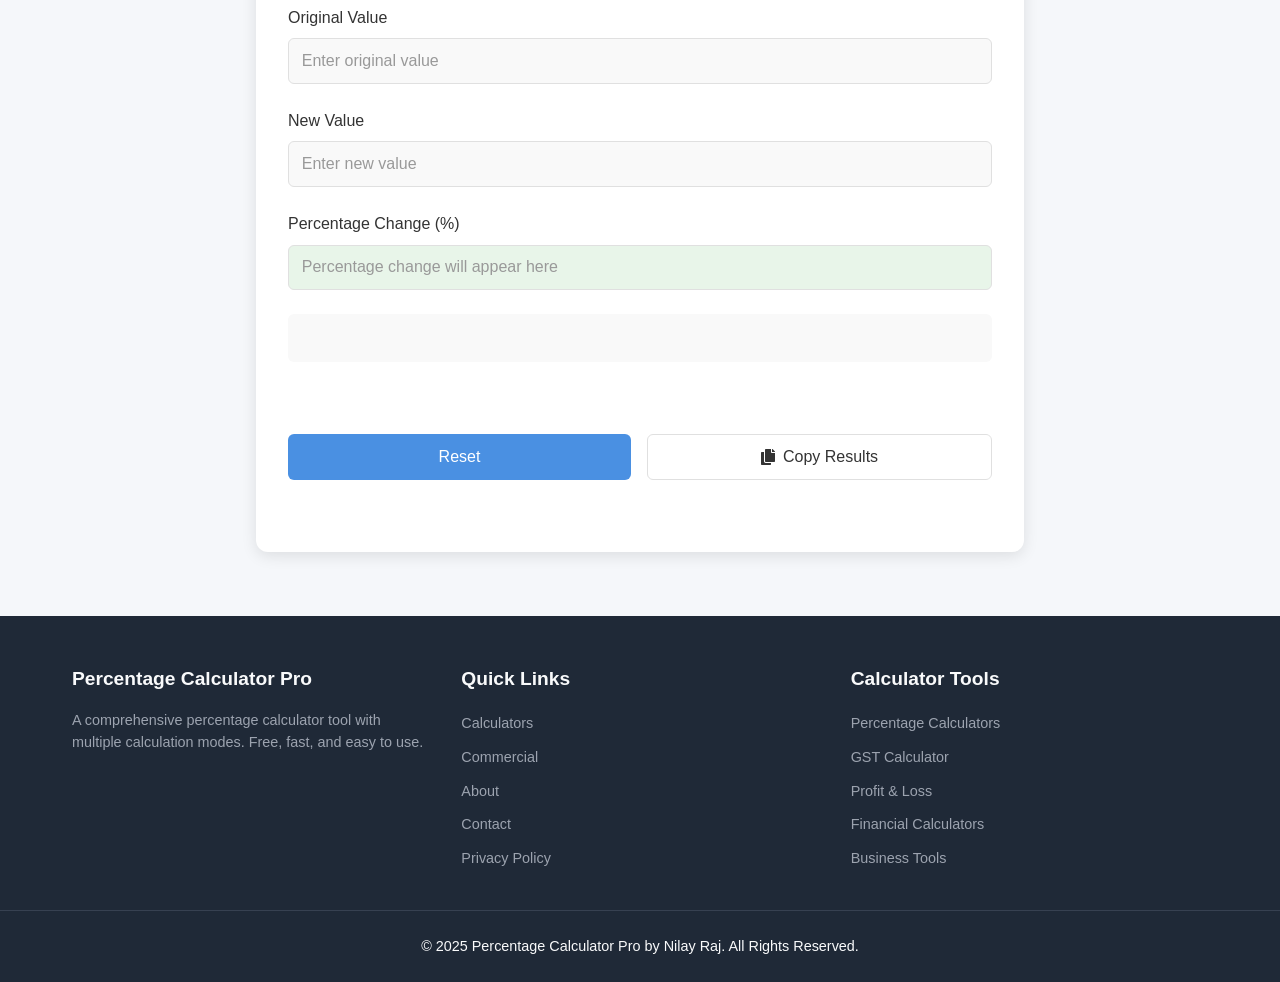
==== commit cac1bb95: "Update index.html" ====
--- a/index.html
+++ b/index.html
@@ -18,6 +18,7 @@
             <nav class="main-nav">
                 <ul>
                     <li><a href="index.html" class="active">Calculators</a></li>
+                    <li><a href="commercial.html">Commercial</a></li>
                     <li><a href="about.html">About</a></li>
                     <li><a href="contact.html">Contact</a></li>
                 </ul>
@@ -47,34 +48,25 @@
                 <h3>Basic Percentage Calculator</h3>
                 <div class="input-group">
                     <label for="percentage">Percentage (%)</label>
-                    <div class="input-with-tooltip">
+                    <div class="input-container">
                         <input type="text" id="percentage" placeholder="Enter percentage value">
-                        <div class="tooltip">
-                            <i class="fas fa-info-circle"></i>
-                            <span class="tooltip-text">Enter the percentage value (e.g., 25 for 25%)</span>
-                        </div>
+
                     </div>
                 </div>
                 
                 <div class="input-group">
                     <label for="baseNumber">Of Number</label>
-                    <div class="input-with-tooltip">
+                    <div class="input-container">
                         <input type="text" id="baseNumber" placeholder="Enter base number">
-                        <div class="tooltip">
-                            <i class="fas fa-info-circle"></i>
-                            <span class="tooltip-text">Enter the number you want to find the percentage of</span>
-                        </div>
+
                     </div>
                 </div>
                 
                 <div class="input-group">
                     <label for="result">Result</label>
-                    <div class="input-with-tooltip">
+                    <div class="input-container">
                         <input type="text" id="result" placeholder="Result will appear here" class="result-field">
-                        <div class="tooltip">
-                            <i class="fas fa-info-circle"></i>
-                            <span class="tooltip-text">The calculated result based on other inputs</span>
-                        </div>
+
                     </div>
                 </div>
                 
@@ -97,34 +89,25 @@
                 <h3>Find Percentage</h3>
                 <div class="input-group">
                     <label for="find-percentage-x">X (Value)</label>
-                    <div class="input-with-tooltip">
+                    <div class="input-container">
                         <input type="text" id="find-percentage-x" placeholder="Enter value X">
-                        <div class="tooltip">
-                            <i class="fas fa-info-circle"></i>
-                            <span class="tooltip-text">Enter the value you want to find the percentage of</span>
-                        </div>
+
                     </div>
                 </div>
                 
                 <div class="input-group">
                     <label for="find-percentage-y">Y (Result)</label>
-                    <div class="input-with-tooltip">
+                    <div class="input-container">
                         <input type="text" id="find-percentage-y" placeholder="Enter result value Y">
-                        <div class="tooltip">
-                            <i class="fas fa-info-circle"></i>
-                            <span class="tooltip-text">Enter the resulting value after applying the percentage</span>
-                        </div>
+
                     </div>
                 </div>
                 
                 <div class="input-group">
                     <label for="find-percentage-result">Percentage (%)</label>
-                    <div class="input-with-tooltip">
+                    <div class="input-container">
                         <input type="text" id="find-percentage-result" placeholder="Percentage will appear here" class="result-field">
-                        <div class="tooltip">
-                            <i class="fas fa-info-circle"></i>
-                            <span class="tooltip-text">The calculated percentage</span>
-                        </div>
+
                     </div>
                 </div>
                 
@@ -147,34 +130,25 @@
                 <h3>Percentage Change</h3>
                 <div class="input-group">
                     <label for="percentage-change-old">Original Value</label>
-                    <div class="input-with-tooltip">
+                    <div class="input-container">
                         <input type="text" id="percentage-change-old" placeholder="Enter original value">
-                        <div class="tooltip">
-                            <i class="fas fa-info-circle"></i>
-                            <span class="tooltip-text">Enter the original value before the change</span>
-                        </div>
+
                     </div>
                 </div>
                 
                 <div class="input-group">
                     <label for="percentage-change-new">New Value</label>
-                    <div class="input-with-tooltip">
+                    <div class="input-container">
                         <input type="text" id="percentage-change-new" placeholder="Enter new value">
-                        <div class="tooltip">
-                            <i class="fas fa-info-circle"></i>
-                            <span class="tooltip-text">Enter the new value after the change</span>
-                        </div>
+
                     </div>
                 </div>
                 
                 <div class="input-group">
                     <label for="percentage-change-result">Percentage Change (%)</label>
-                    <div class="input-with-tooltip">
+                    <div class="input-container">
                         <input type="text" id="percentage-change-result" placeholder="Percentage change will appear here" class="result-field">
-                        <div class="tooltip">
-                            <i class="fas fa-info-circle"></i>
-                            <span class="tooltip-text">The calculated percentage change</span>
-                        </div>
+
                     </div>
                 </div>
                 
@@ -197,34 +171,25 @@
             
             <div class="input-group">
                 <label for="cost-price">Cost Price (₹)</label>
-                <div class="input-with-tooltip">
+                <div class="input-container">
                     <input type="text" id="cost-price" placeholder="Enter cost price">
-                    <div class="tooltip">
-                        <i class="fas fa-info-circle"></i>
-                        <span class="tooltip-text">Enter the price at which you purchased the item</span>
-                    </div>
+
                 </div>
             </div>
             
             <div class="input-group">
                 <label for="selling-price">Selling Price (₹)</label>
-                <div class="input-with-tooltip">
+                <div class="input-container">
                     <input type="text" id="selling-price" placeholder="Enter selling price">
-                    <div class="tooltip">
-                        <i class="fas fa-info-circle"></i>
-                        <span class="tooltip-text">Enter the price at which you sold the item</span>
-                    </div>
+
                 </div>
             </div>
             
             <div class="input-group">
                 <label for="quantity">Quantity</label>
-                <div class="input-with-tooltip">
+                <div class="input-container">
                     <input type="text" id="quantity" placeholder="Enter quantity" value="1">
-                    <div class="tooltip">
-                        <i class="fas fa-info-circle"></i>
-                        <span class="tooltip-text">Enter the number of items (default: 1)</span>
-                    </div>
+
                 </div>
             </div>
             
@@ -263,18 +228,15 @@
             
             <div class="input-group">
                 <label for="gst-amount">Original Amount (₹)</label>
-                <div class="input-with-tooltip">
+                <div class="input-container">
                     <input type="text" id="gst-amount" placeholder="Enter amount">
-                    <div class="tooltip">
-                        <i class="fas fa-info-circle"></i>
-                        <span class="tooltip-text">Enter the original amount without GST</span>
-                    </div>
+
                 </div>
             </div>
             
             <div class="input-group">
                 <label for="gst-rate">GST Rate (%)</label>
-                <div class="input-with-tooltip">
+                <div class="input-container">
                     <select id="gst-rate">
                         <option value="5">5%</option>
                         <option value="12">12%</option>
@@ -282,21 +244,15 @@
                         <option value="28">28%</option>
                         <option value="custom">Custom</option>
                     </select>
-                    <div class="tooltip">
-                        <i class="fas fa-info-circle"></i>
-                        <span class="tooltip-text">Select the GST rate applicable</span>
-                    </div>
+
                 </div>
             </div>
             
             <div class="input-group hidden" id="custom-gst-rate-group">
                 <label for="custom-gst-rate">Custom GST Rate (%)</label>
-                <div class="input-with-tooltip">
+                <div class="input-container">
                     <input type="text" id="custom-gst-rate" placeholder="Enter custom GST rate">
-                    <div class="tooltip">
-                        <i class="fas fa-info-circle"></i>
-                        <span class="tooltip-text">Enter a custom GST rate percentage</span>
-                    </div>
+
                 </div>
             </div>
             
@@ -360,6 +316,7 @@
                 <h3>Quick Links</h3>
                 <ul>
                     <li><a href="index.html">Calculators</a></li>
+                    <li><a href="commercial.html">Commercial</a></li>
                     <li><a href="about.html">About</a></li>
                     <li><a href="contact.html">Contact</a></li>
                     <li><a href="privacy.html">Privacy Policy</a></li>
@@ -372,6 +329,8 @@
                     <li><a href="#" data-tab="percentage-calculators" class="footer-tab-link">Percentage Calculators</a></li>
                     <li><a href="#" data-tab="gst-calculator" class="footer-tab-link">GST Calculator</a></li>
                     <li><a href="#" data-tab="profit-loss-calculator" class="footer-tab-link">Profit & Loss</a></li>
+                    <li><a href="commercial.html">Financial Calculators</a></li>
+                    <li><a href="commercial.html">Business Tools</a></li>
                 </ul>
             </div>
         </div>
